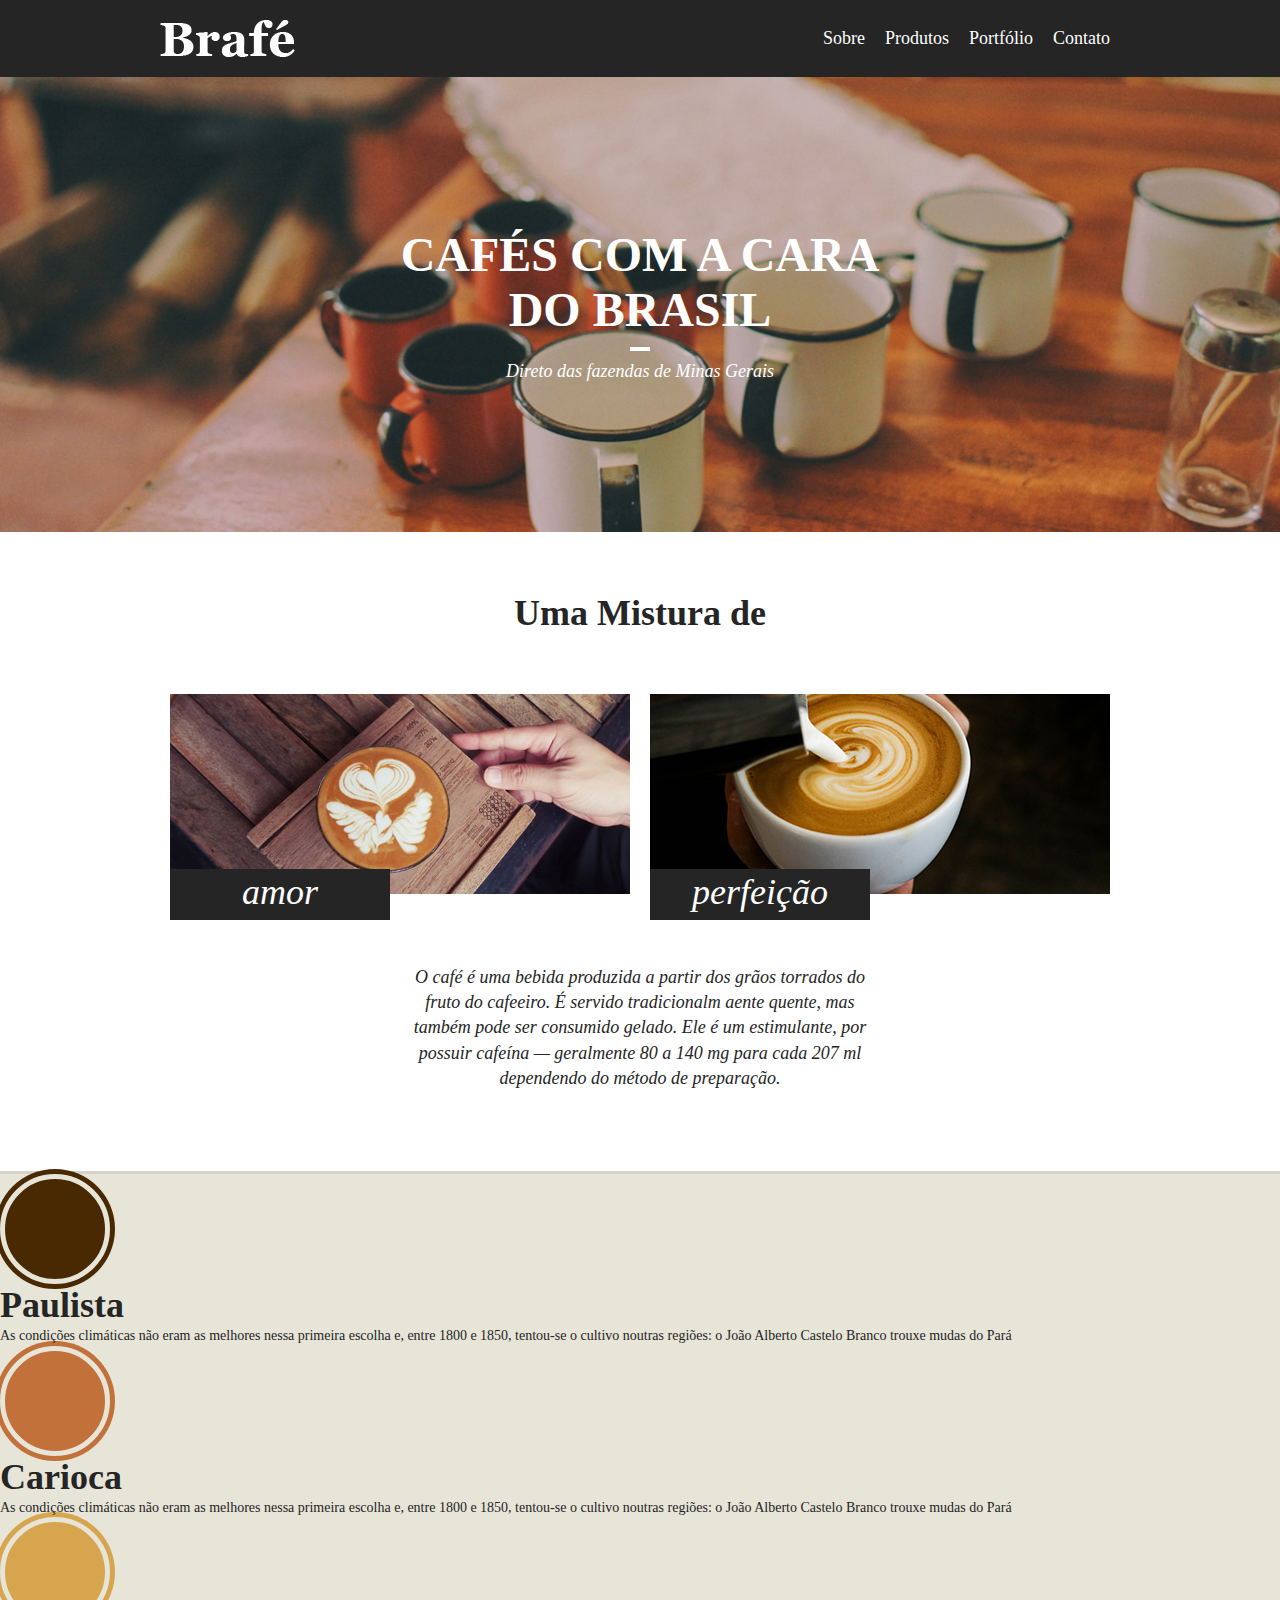
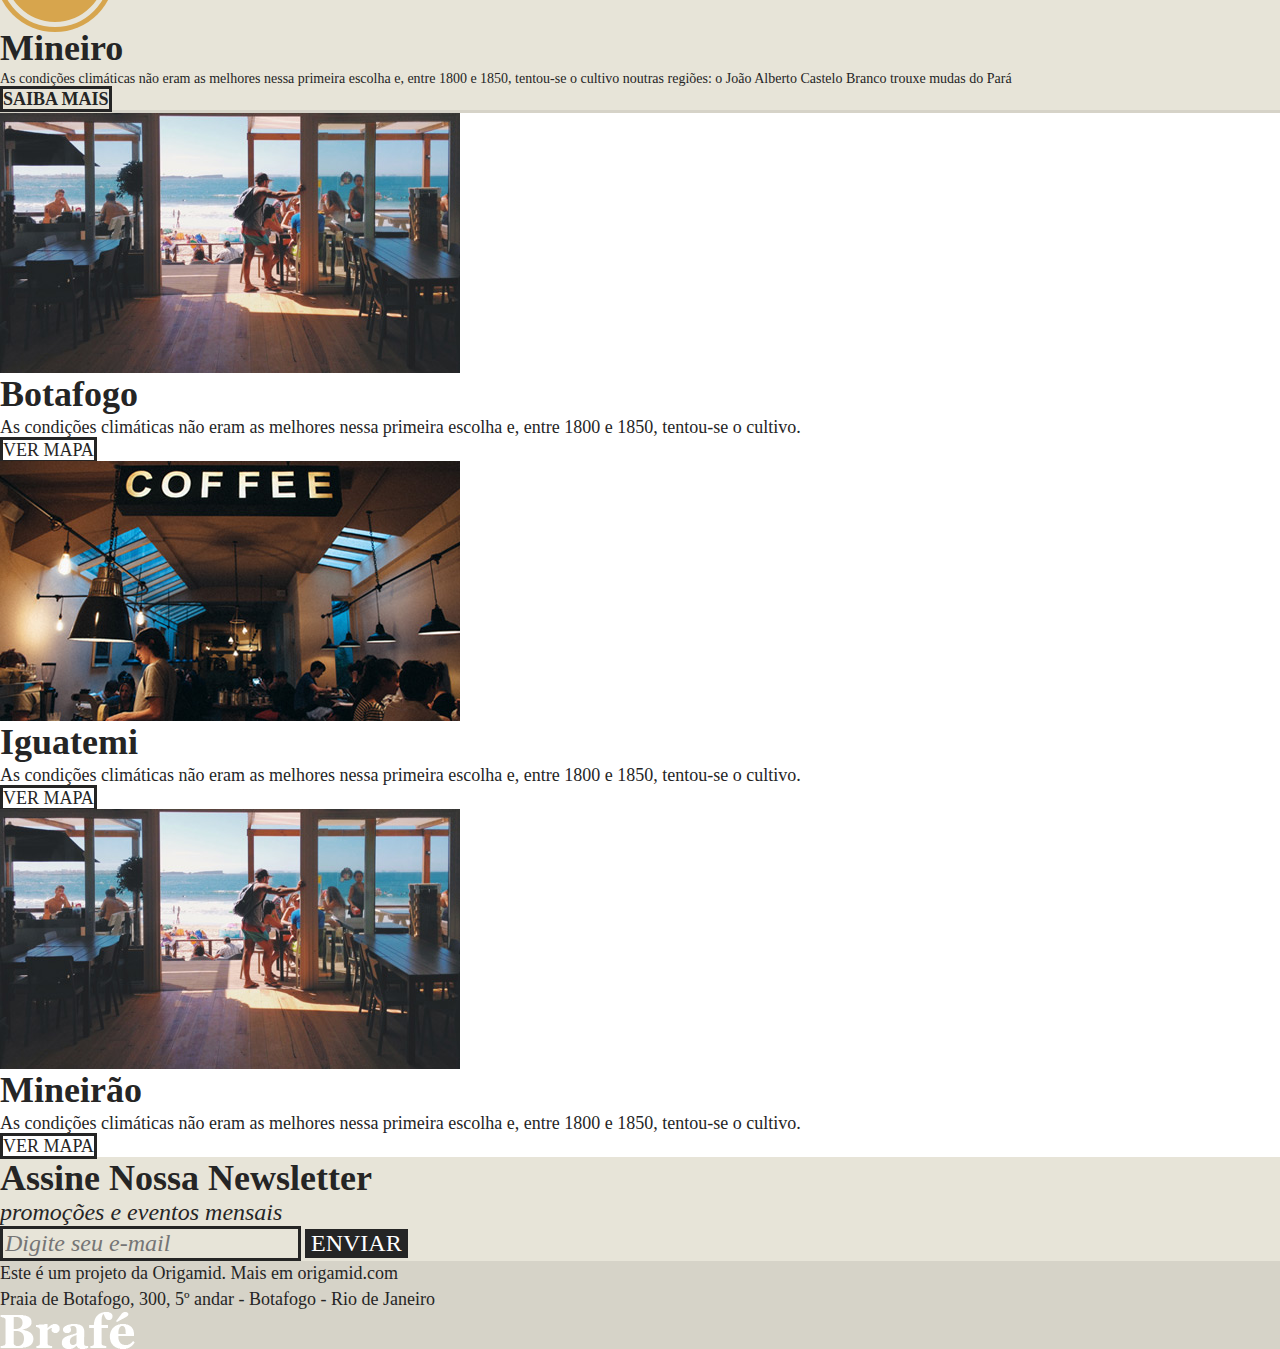
==== brafe-1-flexbox/index.html @ 828578fa "estilizando menu, intro e seção sobre  utilizando css com flexbox" ====
<!DOCTYPE html>
<html>

<head>
  <title>Brafé 1</title>
  <meta charset="utf-8">
  <meta name="viewport" content="width=device-width, initial-scale=1, shrink-to-fit=no">
  <link rel="stylesheet" type="text/css" href="css/style.css">
</head>

<body>

  <header class="menu">
    <div class="container">
      <a class="menu-logo" href="#"><img src="img/brafe.png" alt="Brafé"></a>
      <nav class="menu-nav">
        <ul>
          <li><a href="#">Sobre</a></li>
          <li><a href="#">Produtos</a></li>
          <li><a href="#">Portfólio</a></li>
          <li><a href="#">Contato</a></li>
        </ul>
      </nav>
    </div>
  </header>

  <main class="intro">
    <h1>Cafés com a cara<br>do Brasil</h1>
    <p>Direto das fazendas de Minas Gerais</p>
  </main>

  <section class="sobre">
    <h2>Uma Mistura de</h2>
    <div class="container">
      <div class="sobre-item">
        <img src="img/cafe-1.jpg">
        <h3>amor</h3>
      </div>
      <div class="sobre-item">
        <img src="img/cafe-2.jpg">
        <h3>perfeição</h3>
      </div>
    </div>
    <p>O café é uma bebida produzida a partir dos grãos torrados do fruto do cafeeiro. É servido tradicionalm
      aente quente, mas também pode ser consumido gelado. Ele é um estimulante, por possuir cafeína — geralmente 80 a
      140 mg para cada 207 ml dependendo do método de preparação.</p>
  </section>

  <section class="produtos">
    <div>
      <div class="produtos-item">
        <h2 class="produtos-paulista">Paulista</h2>
        <p>As condições climáticas não eram as melhores nessa primeira escolha e, entre 1800 e 1850, tentou-se o cultivo
          noutras regiões: o João Alberto Castelo Branco trouxe mudas do Pará</p>
      </div>
      <div class="produtos-item">
        <h2 class="produtos-carioca">Carioca</h2>
        <p>As condições climáticas não eram as melhores nessa primeira escolha e, entre 1800 e 1850, tentou-se o cultivo
          noutras regiões: o João Alberto Castelo Branco trouxe mudas do Pará</p>
      </div>
      <div class="produtos-item">
        <h2 class="produtos-mineiro">Mineiro</h2>
        <p>As condições climáticas não eram as melhores nessa primeira escolha e, entre 1800 e 1850, tentou-se o cultivo
          noutras regiões: o João Alberto Castelo Branco trouxe mudas do Pará</p>
      </div>
    </div>
    <a class="produtos-btn" href="#">Saiba Mais</a>
  </section>

  <section class="locais">
    <div class="locais-item">
      <img src="img/botafogo.jpg" alt="Brafé unidade Botafogo">
      <div>
        <h2>Botafogo</h2>
        <p>As condições climáticas não eram as melhores nessa primeira escolha e, entre 1800 e 1850, tentou-se o
          cultivo.</p>
        <a href="#">Ver Mapa</a>
      </div>
    </div>

    <div class="locais-item">
      <img src="img/iguatemi.jpg" alt="Brafé unidade Iguatemi">
      <div>
        <h2>Iguatemi</h2>
        <p>As condições climáticas não eram as melhores nessa primeira escolha e, entre 1800 e 1850, tentou-se o
          cultivo.</p>
        <a href="#">Ver Mapa</a>
      </div>
    </div>

    <div class="locais-item">
      <img src="img/botafogo.jpg" alt="Brafé unidade Mineirão">
      <div>
        <h2>Mineirão</h2>
        <p>As condições climáticas não eram as melhores nessa primeira escolha e, entre 1800 e 1850, tentou-se o
          cultivo.</p>
        <a href="#">Ver Mapa</a>
      </div>
    </div>

  </section>

  <section class="assine">
    <div>
      <div class="assine-info">
        <h2>Assine Nossa Newsletter</h2>
        <p>promoções e eventos mensais</p>
      </div>
      <form>
        <label>E-mail</label>
        <input type="text" placeholder="Digite seu e-mail">
        <button type="submit">Enviar</button>
      </form>
    </div>
  </section>

  <footer class="footer">
    <div>
      <p>Este é um projeto da Origamid. Mais em origamid.com<br>Praia de Botafogo, 300, 5º andar - Botafogo - Rio de
        Janeiro</p>
      <img src="img/brafe.png" alt="Brafé">
    </div>
  </footer>

</body>

</html>
---- brafe-1-flexbox/css/style.css ----
/* Reset */

body,
h1,
h2,
h3,
p,
ul {
  padding: 0px;
  margin: 0px;
}

body {
  font-family: Georgia, serif;
  color: #252525;
}

* {
  box-sizing: border-box;
}

img {
  display: block;
  max-width: 100%;
}

.container {
  display: flex;
  max-width: 960px;
  margin: 0 auto;
}

/* Menu */

.menu {
  background: #252525;
  padding: 20px 0;
}

.menu-nav a {
  text-decoration: none;
  color: #fff;
  font-size: 1.125em;
}

.menu-nav {
  align-self: center;
}

.menu-logo {
  flex: 1;
}

.menu-nav ul {
  display: flex;
  list-style: none;
}

.menu-nav ul li a {
  padding: 10px;
}

/* Intro */

.intro {
  background: url('../img/bg-intro.jpg') no-repeat center center;
  background-size: cover;
  color: #fff;
  padding: 150px 0;
  text-align: center;
}

.intro h1 {
  text-transform: uppercase;
  font-size: 3em;
}

.intro h1::after {
  content: '';
  display: block;
  width: 20px;
  height: 4px;
  background: #fff;
  margin: 10px auto;
}

.intro p {
  font-style: italic;
  font-size: 1.125em;
}

/* Sobre */

.sobre {
  padding: 60px 0;
}

.sobre h2 {
  font-size: 2.25em;
  text-align: center;
  margin-bottom: 60px;
}

.sobre-item {
  flex: 1;
  margin: 0 10px;
}

.sobre-item h3 {
  font-size: 2.25em;
  line-height: 1em;
  background: #252525;
  color: #fff;
  font-style: italic;
  font-weight: normal;
  text-align: center;
  position: relative;
  width: 220px;
  padding: 5px 0 10px 0;
  top: -25px;
}

.sobre>p {
  font-size: 1.125em;
  line-height: 1.4em;
  font-style: italic;
  margin: 20px auto;
  max-width: 460px;
  text-align: center;
}

/* Produtos */

.produtos {
  background: #e7e4d8;
  border-top: 3px solid #d6d3c8;
  border-bottom: 3px solid #d6d3c8;
}

.produtos-item h2 {
  font-size: 2.25em;
}

.produtos-item h2::before {
  content: '';
  display: block;
  width: 100px;
  height: 100px;
  background: currentColor;
  border-radius: 50%;
  border: 5px solid #e7e4d8;
  box-shadow: 0 0 0 5px currentColor;
}

h2.produtos-paulista::before {
  color: #492901;
}

h2.produtos-carioca::before {
  color: #c17139;
}

h2.produtos-mineiro::before {
  color: #d7a54d;
}

.produtos-item p {
  font-size: 0.875em;
  line-height: 1.4em;
}

.produtos-btn {
  border: 3px solid #252525;
  color: #252525;
  text-decoration: none;
  text-align: center;
  font-size: 1.125em;
  font-weight: bold;
  text-transform: uppercase;
}

/* Locais */

.locais-item h2 {
  font-size: 2.25em;
}

.locais-item p {
  font-size: 1.125em;
  line-height: 1.4em;
}

.locais-item a {
  font-size: 1.125em;
  text-transform: uppercase;
  text-decoration: none;
  border: 3px solid;
  color: #252525;
}

/* Assine */

.assine {
  background: #e7e4d8;
}

.assine-info h2 {
  font-size: 2.25em;
}

.assine-info p {
  font-size: 1.5em;
  font-style: italic;
}

.assine form label {
  display: none;
}

.assine input {
  border: 3px solid #252525;
  background: none;
  font-size: 1.5em;
  font-style: italic;
  font-family: Georgia, serif;
}

.assine button {
  background: #252525;
  border: none;
  font-family: Georgia, serif;
  text-transform: uppercase;
  font-size: 1.5em;
  color: #fff;
  cursor: pointer;
}

/*Footer*/

.footer {
  background: #d6d3c8;
}

.footer p {
  font-size: 1.125em;
  line-height: 1.4em;
}
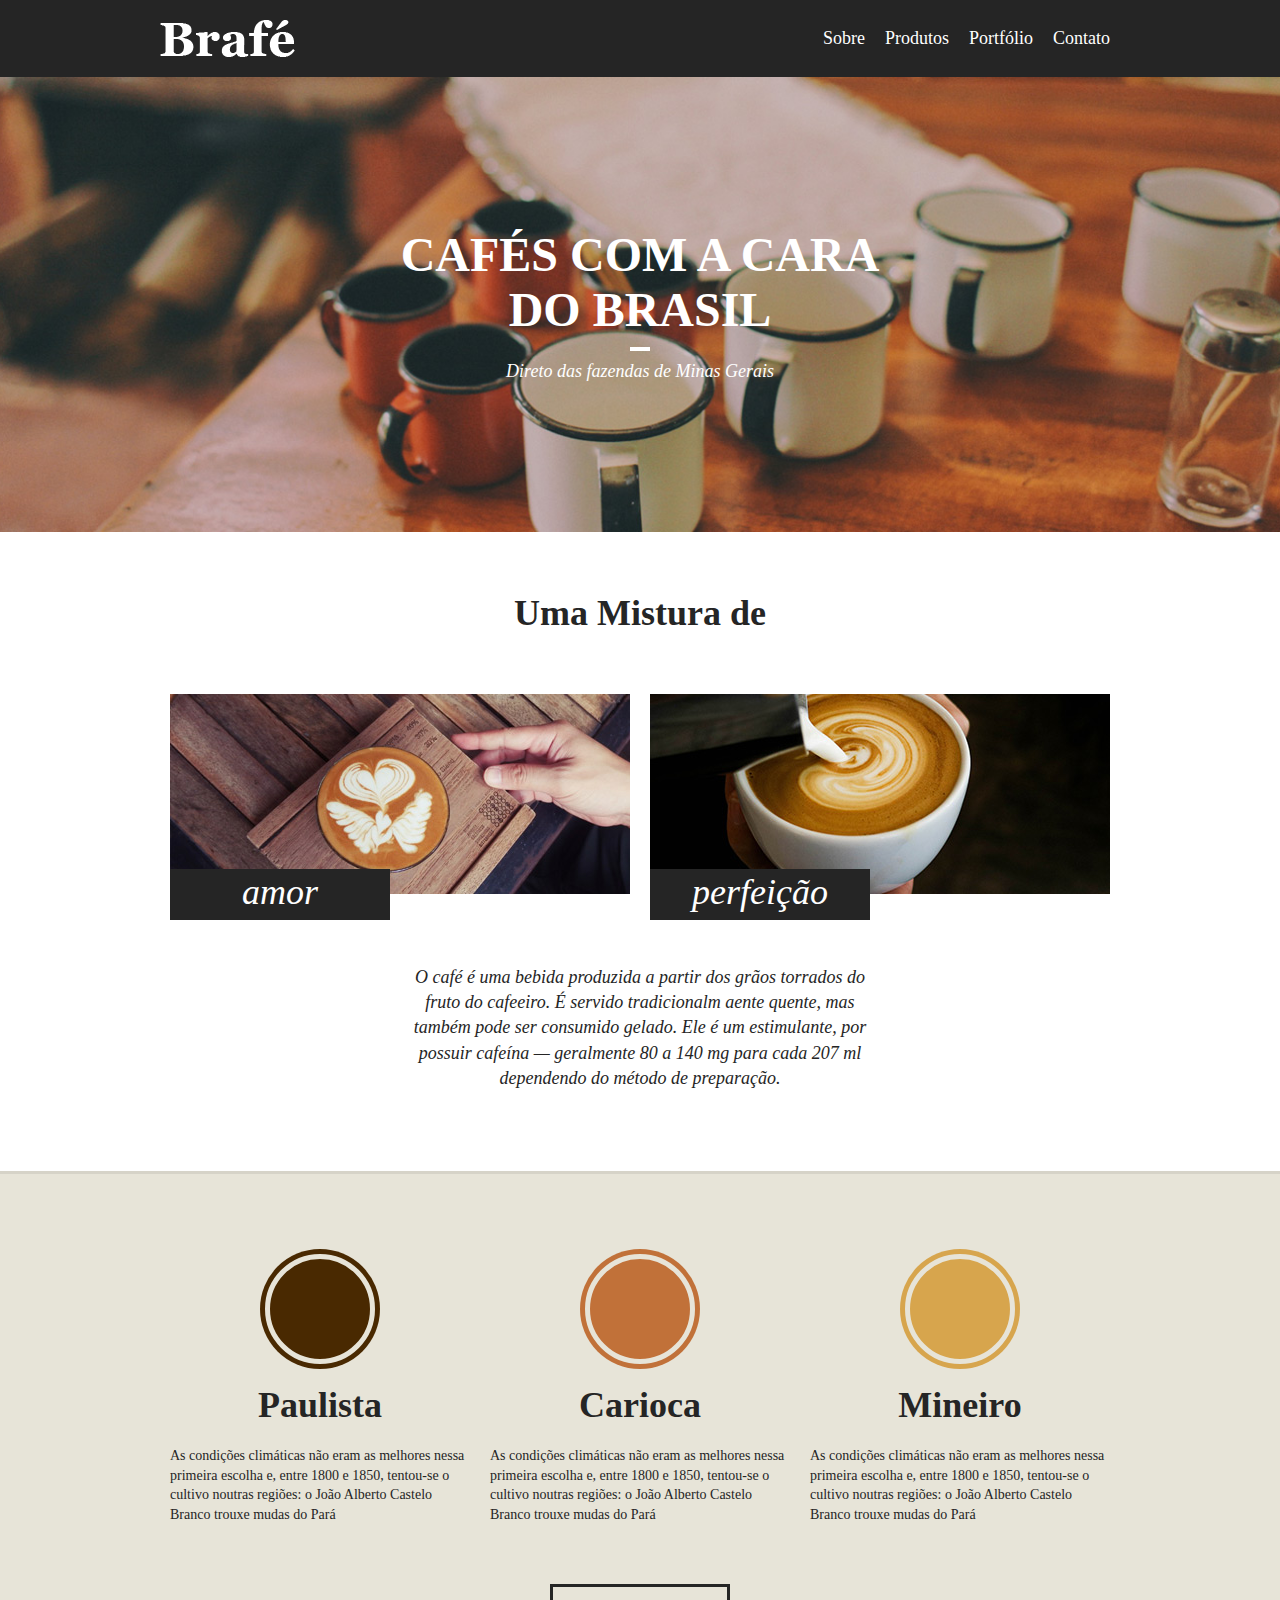
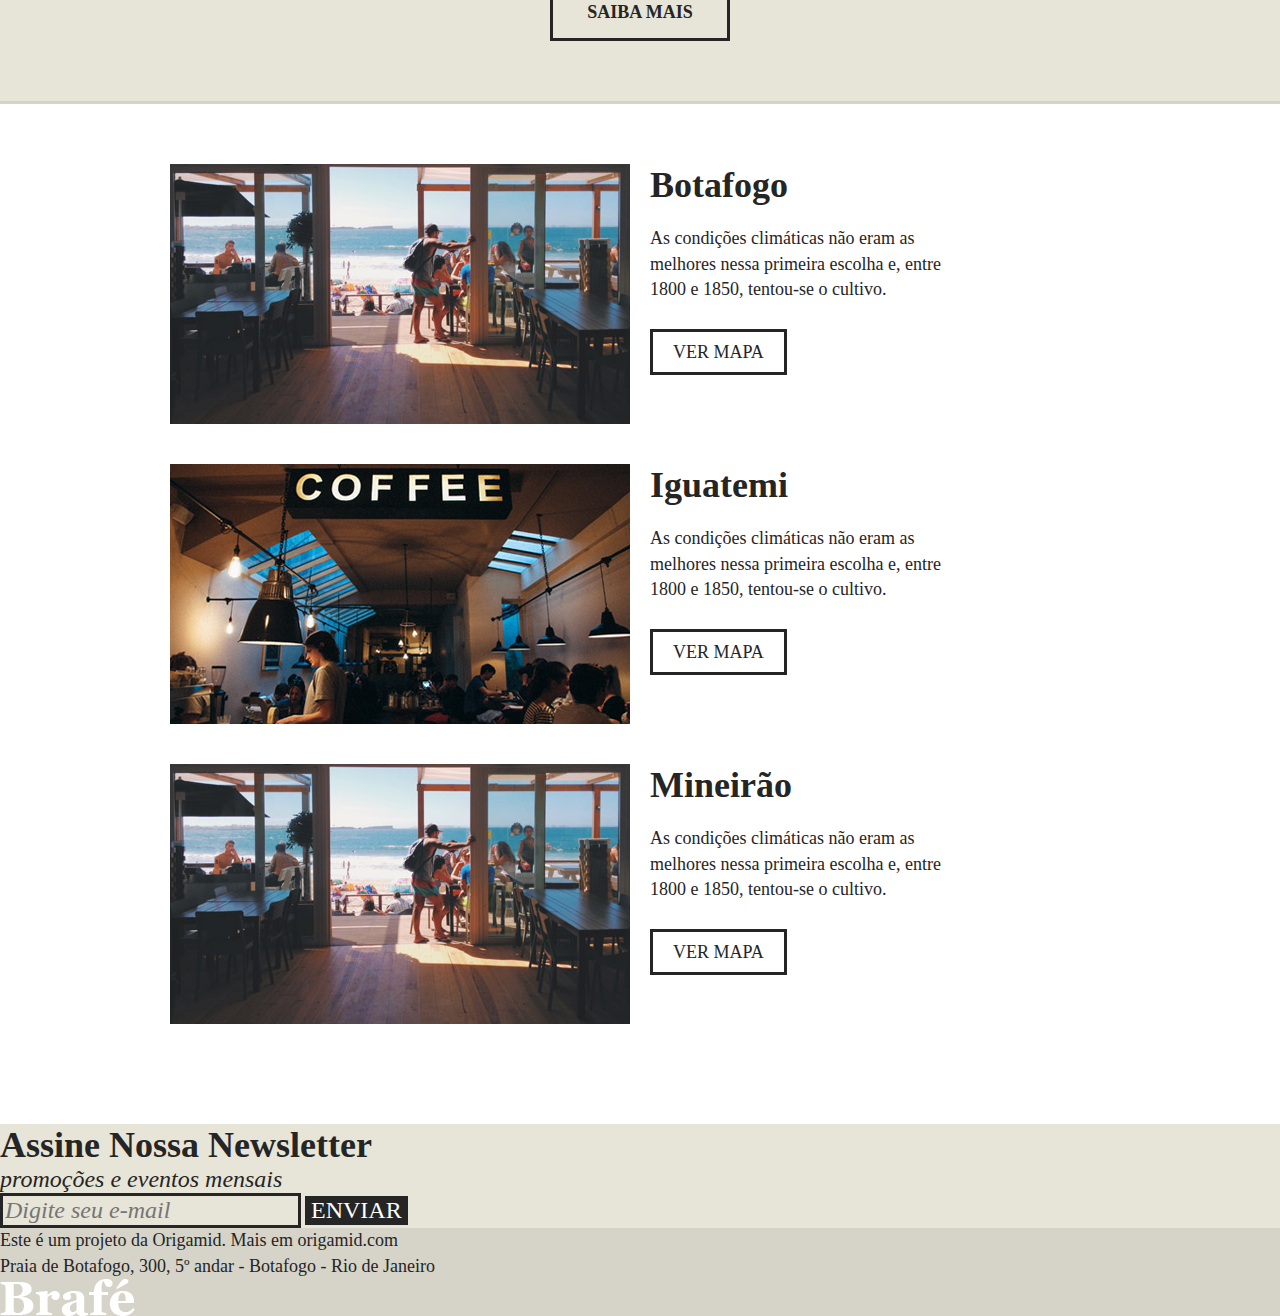
==== commit 6dee276d: "estilizando seção de produtos e locais  utilizando css com flexbox" ====
--- a/brafe-1-flexbox/index.html
+++ b/brafe-1-flexbox/index.html
@@ -47,7 +47,7 @@
   </section>
 
   <section class="produtos">
-    <div>
+    <div class="container">
       <div class="produtos-item">
         <h2 class="produtos-paulista">Paulista</h2>
         <p>As condições climáticas não eram as melhores nessa primeira escolha e, entre 1800 e 1850, tentou-se o cultivo
@@ -68,9 +68,11 @@
   </section>
 
   <section class="locais">
-    <div class="locais-item">
-      <img src="img/botafogo.jpg" alt="Brafé unidade Botafogo">
-      <div>
+    <div class="locais-item container">
+      <div class="locais-img">
+        <img src="img/botafogo.jpg" alt="Brafé unidade Botafogo">
+      </div>
+      <div class="locais-info">
         <h2>Botafogo</h2>
         <p>As condições climáticas não eram as melhores nessa primeira escolha e, entre 1800 e 1850, tentou-se o
           cultivo.</p>
@@ -78,9 +80,11 @@
       </div>
     </div>
 
-    <div class="locais-item">
-      <img src="img/iguatemi.jpg" alt="Brafé unidade Iguatemi">
-      <div>
+    <div class="locais-item container">
+      <div class="locais-img">
+        <img src="img/iguatemi.jpg" alt="Brafé unidade Iguatemi">
+      </div>
+      <div class="locais-info">
         <h2>Iguatemi</h2>
         <p>As condições climáticas não eram as melhores nessa primeira escolha e, entre 1800 e 1850, tentou-se o
           cultivo.</p>
@@ -88,9 +92,11 @@
       </div>
     </div>
 
-    <div class="locais-item">
-      <img src="img/botafogo.jpg" alt="Brafé unidade Mineirão">
-      <div>
+    <div class="locais-item container">
+      <div class="locais-img">
+        <img src="img/botafogo.jpg" alt="Brafé unidade Mineirão">
+      </div>
+      <div class="locais-info">
         <h2>Mineirão</h2>
         <p>As condições climáticas não eram as melhores nessa primeira escolha e, entre 1800 e 1850, tentou-se o
           cultivo.</p>
--- a/brafe-1-flexbox/css/style.css
+++ b/brafe-1-flexbox/css/style.css
@@ -135,10 +135,18 @@
   background: #e7e4d8;
   border-top: 3px solid #d6d3c8;
   border-bottom: 3px solid #d6d3c8;
+  padding: 60px 0;
+}
+
+.produtos-item {
+  margin: 0 10px 40px;
+  flex: 1;
 }
 
 .produtos-item h2 {
   font-size: 2.25em;
+  text-align: center;
+  margin-bottom: 20px;
 }
 
 .produtos-item h2::before {
@@ -150,6 +158,7 @@
   border-radius: 50%;
   border: 5px solid #e7e4d8;
   box-shadow: 0 0 0 5px currentColor;
+  margin: 20px auto;
 }
 
 h2.produtos-paulista::before {
@@ -177,17 +186,32 @@
   font-size: 1.125em;
   font-weight: bold;
   text-transform: uppercase;
+  display: block;
+  width: 180px;
+  padding: 15px 0;
+  margin: 20px auto 0;
 }
 
 /* Locais */
 
+.locais {
+  padding: 60px 0;
+}
+
+.locais-item {
+  margin-bottom: 40px;
+}
+
 .locais-item h2 {
   font-size: 2.25em;
+  margin-bottom: 20px;
 }
 
 .locais-item p {
   font-size: 1.125em;
   line-height: 1.4em;
+  max-width: 320px;
+  margin-bottom: 40px;
 }
 
 .locais-item a {
@@ -196,6 +220,13 @@
   text-decoration: none;
   border: 3px solid;
   color: #252525;
+  padding: 10px 20px;
+}
+
+.locais-img,
+.locais-info {
+  flex: 1;
+  margin: 0 10px;
 }
 
 /* Assine */
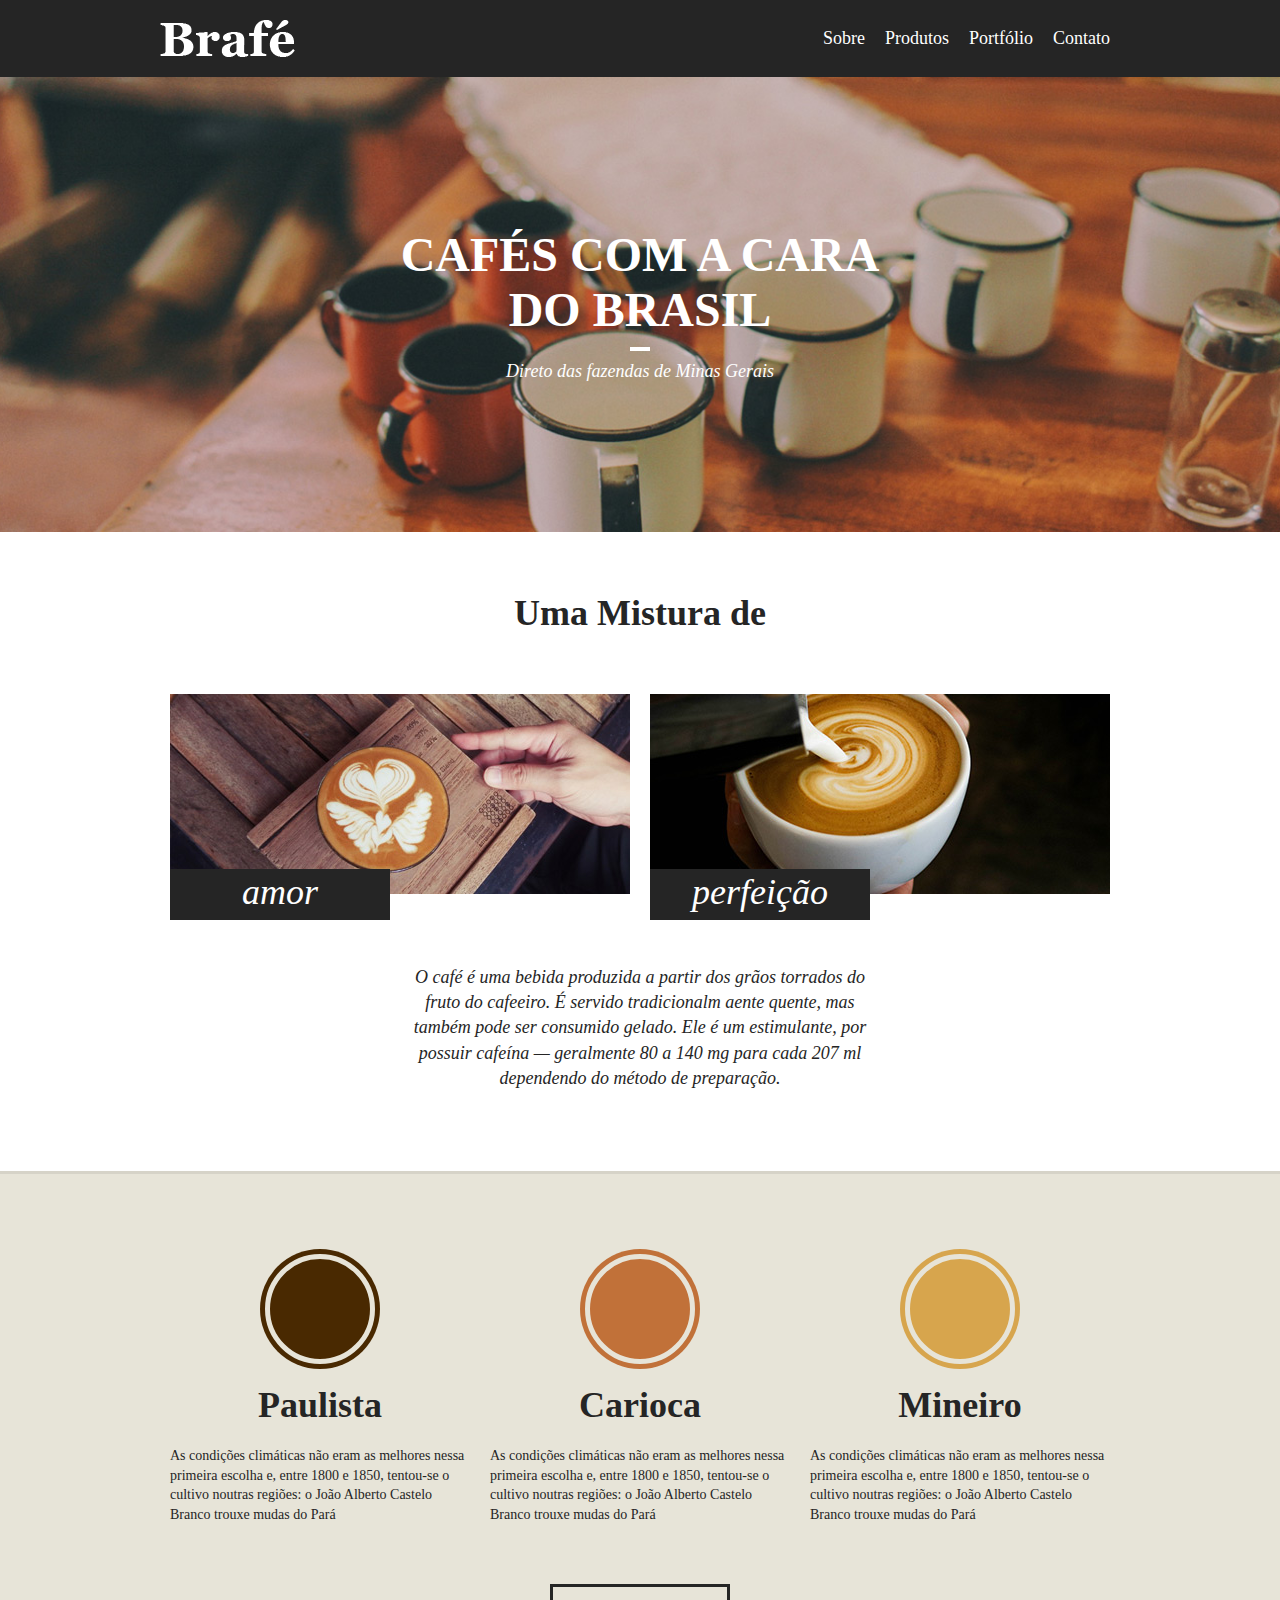
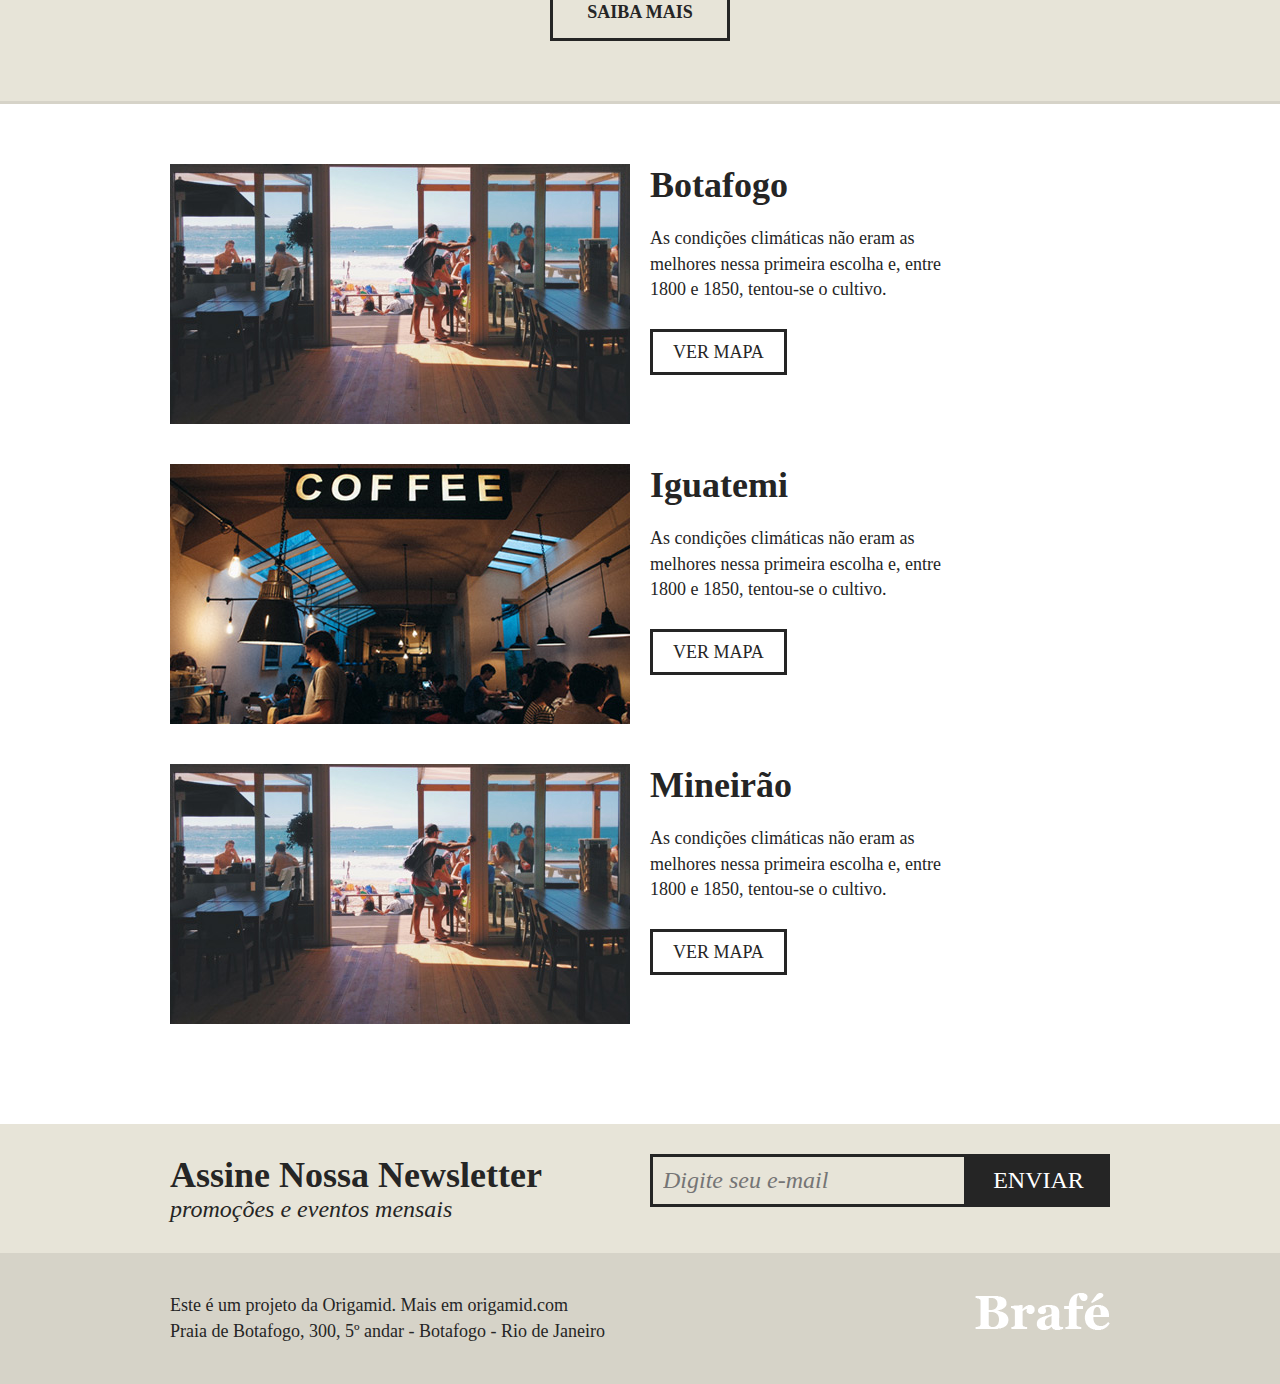
==== commit f3345830: "estilizando seção de newsletter e footer  utilizando css com flexbox" ====
--- a/brafe-1-flexbox/index.html
+++ b/brafe-1-flexbox/index.html
@@ -107,7 +107,7 @@
   </section>
 
   <section class="assine">
-    <div>
+    <div class="container">
       <div class="assine-info">
         <h2>Assine Nossa Newsletter</h2>
         <p>promoções e eventos mensais</p>
@@ -121,10 +121,12 @@
   </section>
 
   <footer class="footer">
-    <div>
+    <div class="container">
       <p>Este é um projeto da Origamid. Mais em origamid.com<br>Praia de Botafogo, 300, 5º andar - Botafogo - Rio de
         Janeiro</p>
+    <div class="footer-img">
       <img src="img/brafe.png" alt="Brafé">
+    </div>
     </div>
   </footer>
 
--- a/brafe-1-flexbox/css/style.css
+++ b/brafe-1-flexbox/css/style.css
@@ -232,7 +232,13 @@
 /* Assine */
 
 .assine {
+  padding: 30px 0;
   background: #e7e4d8;
+}
+
+.assine-info {
+  flex: 1;
+  margin: 0 10px;
 }
 
 .assine-info h2 {
@@ -242,6 +248,14 @@
 .assine-info p {
   font-size: 1.5em;
   font-style: italic;
+}
+
+.assine form {
+  flex: 1;
+  margin: 0 10px;
+  display: flex;
+  flex-wrap: wrap;
+  align-content: flex-start;
 }
 
 .assine form label {
@@ -254,6 +268,9 @@
   font-size: 1.5em;
   font-style: italic;
   font-family: Georgia, serif;
+  padding: 10px;
+  flex: 1;
+  align-self: flex-start;
 }
 
 .assine button {
@@ -264,15 +281,26 @@
   font-size: 1.5em;
   color: #fff;
   cursor: pointer;
+  flex: 1;
+  align-self: flex-start;
+  padding: 13px;
 }
 
 /*Footer*/
 
 .footer {
+  padding: 40px 0;
   background: #d6d3c8;
 }
 
 .footer p {
+  margin: 0 10px;
   font-size: 1.125em;
   line-height: 1.4em;
+  flex: 1;
+}
+
+.footer-img {
+  margin: 0 10px;
+
 }